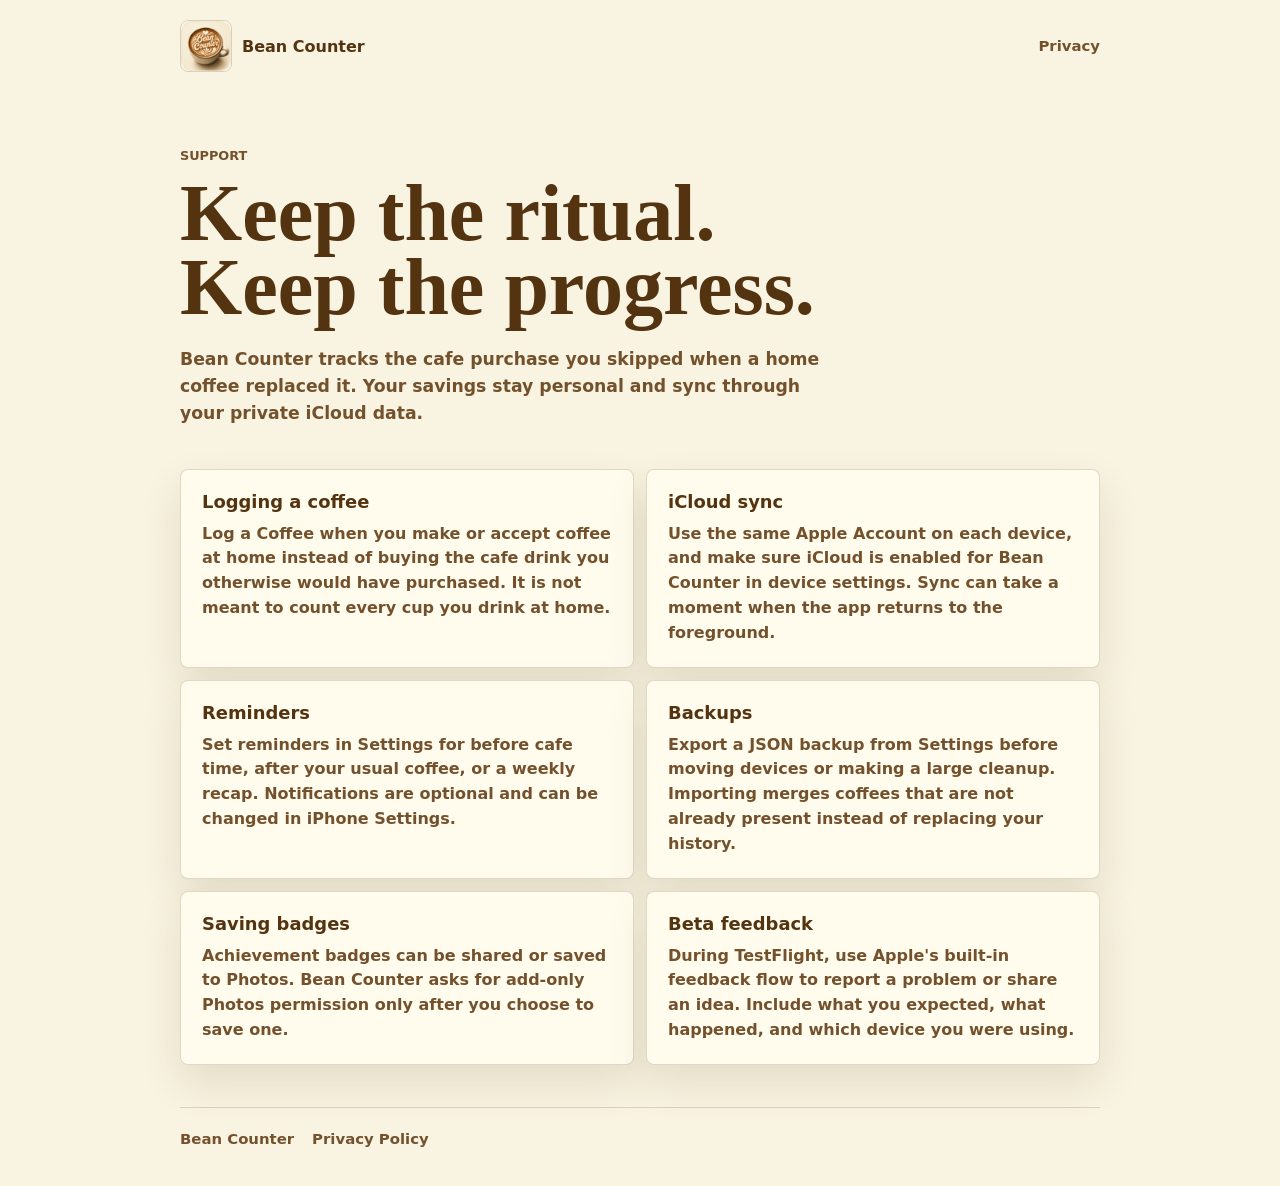
==== support.html @ 2f52b8b6 "Add Bean Counter support and privacy pages" ====
<!doctype html>
<html lang="en">
  <head>
    <meta charset="utf-8" />
    <meta name="viewport" content="width=device-width, initial-scale=1" />
    <meta name="theme-color" content="#f8f4e1" />
    <meta name="description" content="Bean Counter support." />
    <title>Bean Counter Support</title>
    <link rel="icon" href="./assets/bean-counter-logo.png" type="image/png" />
    <link rel="stylesheet" href="./styles.css" />
  </head>
  <body>
    <main class="site-shell">
      <header class="site-nav">
        <a class="brand" href="./" aria-label="Bean Counter home">
          <img src="./assets/bean-counter-logo.png" alt="Bean Counter" />
          <span>Bean Counter</span>
        </a>
        <nav aria-label="Site navigation">
          <a href="./privacy.html">Privacy</a>
        </nav>
      </header>

      <section class="page-heading">
        <p class="eyebrow">Support</p>
        <h1>Keep the ritual. Keep the progress.</h1>
        <p>Bean Counter tracks the cafe purchase you skipped when a home coffee replaced it. Your savings stay personal and sync through your private iCloud data.</p>
      </section>

      <section class="topic-grid" aria-label="Support topics">
        <article>
          <h2>Logging a coffee</h2>
          <p>Log a Coffee when you make or accept coffee at home instead of buying the cafe drink you otherwise would have purchased. It is not meant to count every cup you drink at home.</p>
        </article>
        <article>
          <h2>iCloud sync</h2>
          <p>Use the same Apple Account on each device, and make sure iCloud is enabled for Bean Counter in device settings. Sync can take a moment when the app returns to the foreground.</p>
        </article>
        <article>
          <h2>Reminders</h2>
          <p>Set reminders in Settings for before cafe time, after your usual coffee, or a weekly recap. Notifications are optional and can be changed in iPhone Settings.</p>
        </article>
        <article>
          <h2>Backups</h2>
          <p>Export a JSON backup from Settings before moving devices or making a large cleanup. Importing merges coffees that are not already present instead of replacing your history.</p>
        </article>
        <article>
          <h2>Saving badges</h2>
          <p>Achievement badges can be shared or saved to Photos. Bean Counter asks for add-only Photos permission only after you choose to save one.</p>
        </article>
        <article>
          <h2>Beta feedback</h2>
          <p>During TestFlight, use Apple's built-in feedback flow to report a problem or share an idea. Include what you expected, what happened, and which device you were using.</p>
        </article>
      </section>

      <footer class="site-footer">
        <a href="./">Bean Counter</a>
        <a href="./privacy.html">Privacy Policy</a>
      </footer>
    </main>
  </body>
</html>
---- styles.css ----
:root {
  color-scheme: light;
  --cream: #f8f4e1;
  --paper: #fffcee;
  --tan: #af8f6f;
  --coffee: #74512d;
  --espresso: #543310;
  --line: rgba(84, 51, 16, 0.18);
  --soft: rgba(175, 143, 111, 0.2);
  --shadow: 0 18px 42px rgba(84, 51, 16, 0.12);
  font-family: Inter, ui-sans-serif, system-ui, -apple-system, BlinkMacSystemFont, "Segoe UI", sans-serif;
}

* { box-sizing: border-box; }

body {
  margin: 0;
  min-height: 100vh;
  background: var(--cream);
  color: var(--espresso);
}

a { color: inherit; }

.site-shell {
  width: min(920px, calc(100% - 40px));
  min-height: 100vh;
  margin: 0 auto;
  padding: 20px 0 38px;
}

.site-nav,
.site-nav nav,
.site-footer,
.hero-links {
  display: flex;
  align-items: center;
}

.site-nav {
  justify-content: space-between;
  gap: 20px;
}

.site-nav nav,
.site-footer { gap: 18px; }

.site-nav nav a,
.site-footer a {
  color: var(--coffee);
  font-size: 0.93rem;
  font-weight: 800;
  text-decoration: none;
}

.site-nav nav a:hover,
.site-footer a:hover { color: var(--espresso); text-decoration: underline; }

.brand { display: inline-flex; align-items: center; gap: 10px; color: var(--espresso); font-weight: 900; text-decoration: none; }
.brand img { width: 52px; height: 52px; border: 1px solid var(--line); border-radius: 8px; object-fit: cover; }

.home-hero { min-height: calc(100vh - 178px); display: grid; align-content: center; max-width: 700px; padding: 70px 0 90px; }
.eyebrow { margin: 0 0 14px; color: var(--coffee); font-size: 0.8rem; font-weight: 900; letter-spacing: 0; text-transform: uppercase; }
h1 { margin: 0; font-family: Georgia, "Times New Roman", serif; font-size: clamp(3.3rem, 11vw, 7rem); line-height: 0.92; }
.hero-copy { max-width: 510px; margin: 24px 0 0; color: var(--coffee); font-size: clamp(1.1rem, 2vw, 1.35rem); font-weight: 700; line-height: 1.45; }
.hero-links { flex-wrap: wrap; gap: 12px; margin-top: 32px; }
.primary-link, .secondary-link { min-height: 48px; display: inline-flex; align-items: center; justify-content: center; border-radius: 8px; padding: 0 18px; font-weight: 900; text-decoration: none; }
.primary-link { background: var(--espresso); color: var(--cream); }
.secondary-link { border: 1px solid var(--line); background: var(--paper); color: var(--espresso); }

.page-heading { max-width: 720px; padding: 76px 0 42px; }
.page-heading h1 { font-size: clamp(2.65rem, 8vw, 5rem); }
.page-heading > p:last-child { max-width: 650px; margin: 22px 0 0; color: var(--coffee); font-size: 1.08rem; font-weight: 650; line-height: 1.55; }

.topic-grid { display: grid; grid-template-columns: repeat(2, minmax(0, 1fr)); gap: 12px; }
.topic-grid article, .policy { border: 1px solid var(--line); border-radius: 8px; background: var(--paper); box-shadow: var(--shadow); }
.topic-grid article { padding: 21px; }
h2 { margin: 0; font-size: 1.12rem; }
.topic-grid p, .policy p { margin: 10px 0 0; color: var(--coffee); font-weight: 600; line-height: 1.55; }
.policy { padding: clamp(24px, 5vw, 46px); }
.policy h2:not(:first-child) { margin-top: 32px; }
.site-footer { margin-top: 42px; padding-top: 22px; border-top: 1px solid var(--line); color: var(--coffee); font-size: 0.9rem; }

@media (max-width: 640px) {
  .site-shell { width: min(100% - 28px, 920px); }
  .site-nav { align-items: flex-start; }
  .site-nav nav { padding-top: 16px; }
  .topic-grid { grid-template-columns: 1fr; }
  .home-hero { min-height: calc(100vh - 160px); padding: 54px 0 66px; }
}
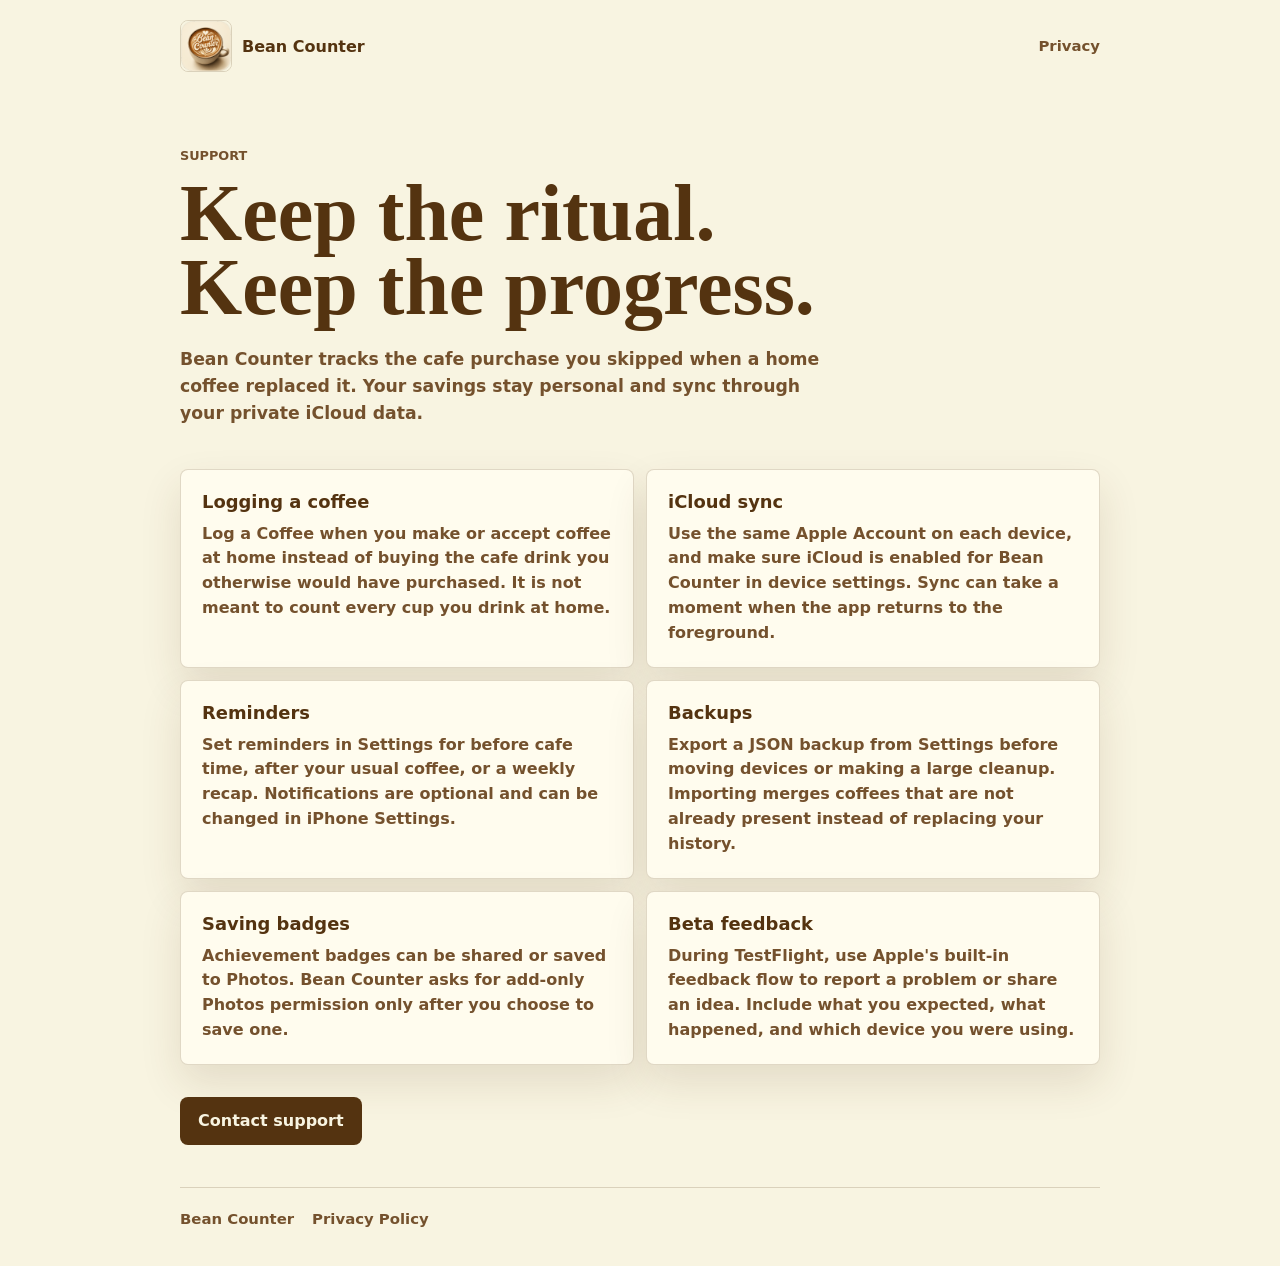
==== commit fa9324e3: "Add support contact form" ====
--- a/support.html
+++ b/support.html
@@ -54,6 +54,10 @@
         </article>
       </section>
 
+      <section class="hero-links" aria-label="Contact support">
+        <a class="primary-link" href="https://docs.google.com/forms/d/e/1FAIpQLSeoBD6UJ_ylv5m_AMwrJqYHnUCHPQr5KvHy8NmXMXPG1_3ZGQ/viewform" target="_blank" rel="noopener">Contact support</a>
+      </section>
+
       <footer class="site-footer">
         <a href="./">Bean Counter</a>
         <a href="./privacy.html">Privacy Policy</a>
